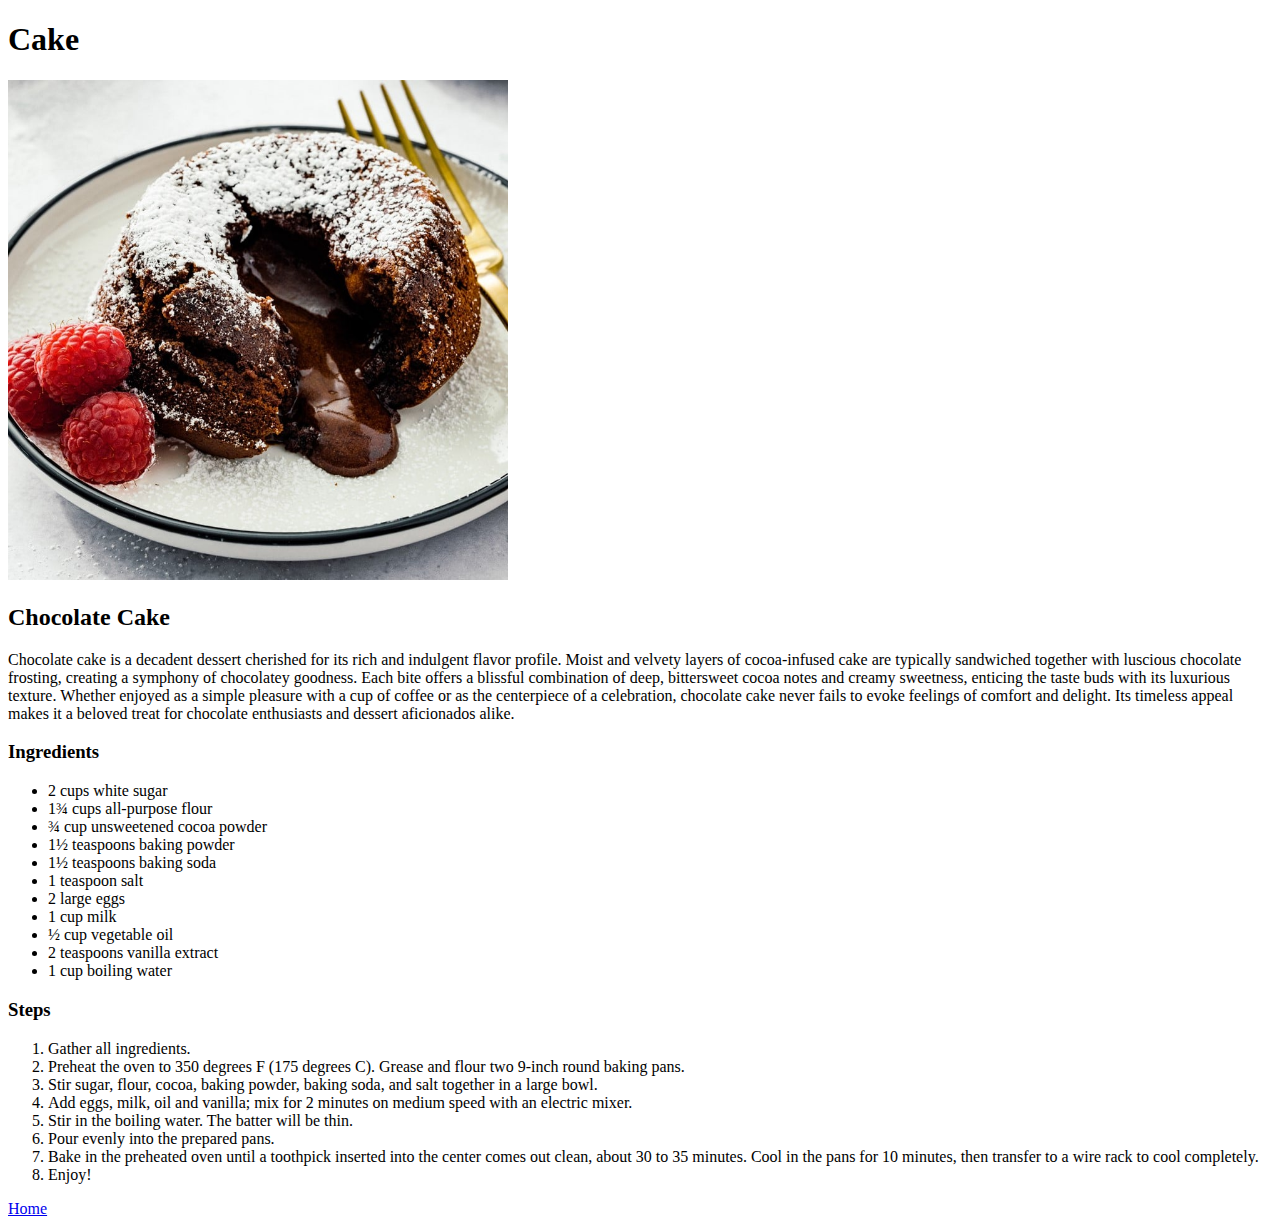
==== recipes/cake.html @ 85ec1596 "Add base HTML site with 3 relative navigation links" ====
<!DOCTYPE html>
<html lang="en">
<head>
    <meta charset="UTF-8">
    <meta name="viewport" content="width=device-width, initial-scale=1.0">
    <title>Cake</title>
</head>

<body>
    <h1>Cake</h1>
    <img src="../images/cake.jpg" alt="chocolate cake" height="500" width="500">
    <h2>Chocolate Cake</h2>
    <p>
        Chocolate cake is a decadent dessert cherished for its rich and indulgent flavor profile. Moist and velvety layers of cocoa-infused cake are typically sandwiched together with luscious chocolate frosting, creating a symphony of chocolatey goodness. Each bite offers a blissful combination of deep, bittersweet cocoa notes and creamy sweetness, enticing the taste buds with its luxurious texture. Whether enjoyed as a simple pleasure with a cup of coffee or as the centerpiece of a celebration, chocolate cake never fails to evoke feelings of comfort and delight. Its timeless appeal makes it a beloved treat for chocolate enthusiasts and dessert aficionados alike.
    </p>
    <h3>Ingredients</h3>
    <ul>
        <li>2 cups white sugar</li>
        <li>1¾ cups all-purpose flour</li>
        <li>¾ cup unsweetened cocoa powder</li>
        <li>1½ teaspoons baking powder</li>
        <li>1½ teaspoons baking soda</li>
        <li>1 teaspoon salt</li>
        <li>2 large eggs</li>
        <li>1 cup milk</li>
        <li>½ cup vegetable oil</li>
        <li>2 teaspoons vanilla extract</li>
        <li>1 cup boiling water</li>
    </ul>
    <h3>Steps</h3>
    <ol>
        <li>Gather all ingredients.</li>
        <li>Preheat the oven to 350 degrees F (175 degrees C). Grease and flour two 9-inch round baking pans.</li>
        <li>Stir sugar, flour, cocoa, baking powder, baking soda, and salt together in a large bowl.</li>
        <li>Add eggs, milk, oil and vanilla; mix for 2 minutes on medium speed with an electric mixer.</li>
        <li>Stir in the boiling water. The batter will be thin.</li>
        <li>Pour evenly into the prepared pans.</li>
        <li>Bake in the preheated oven until a toothpick inserted into the center comes out clean, about 30 to 35 minutes. Cool in the pans for 10 minutes, then transfer to a wire rack to cool completely.
        </li>
        <li>Enjoy!</li>
    </ol>

    <a href="../index.html">Home</a>
</body>
</html>
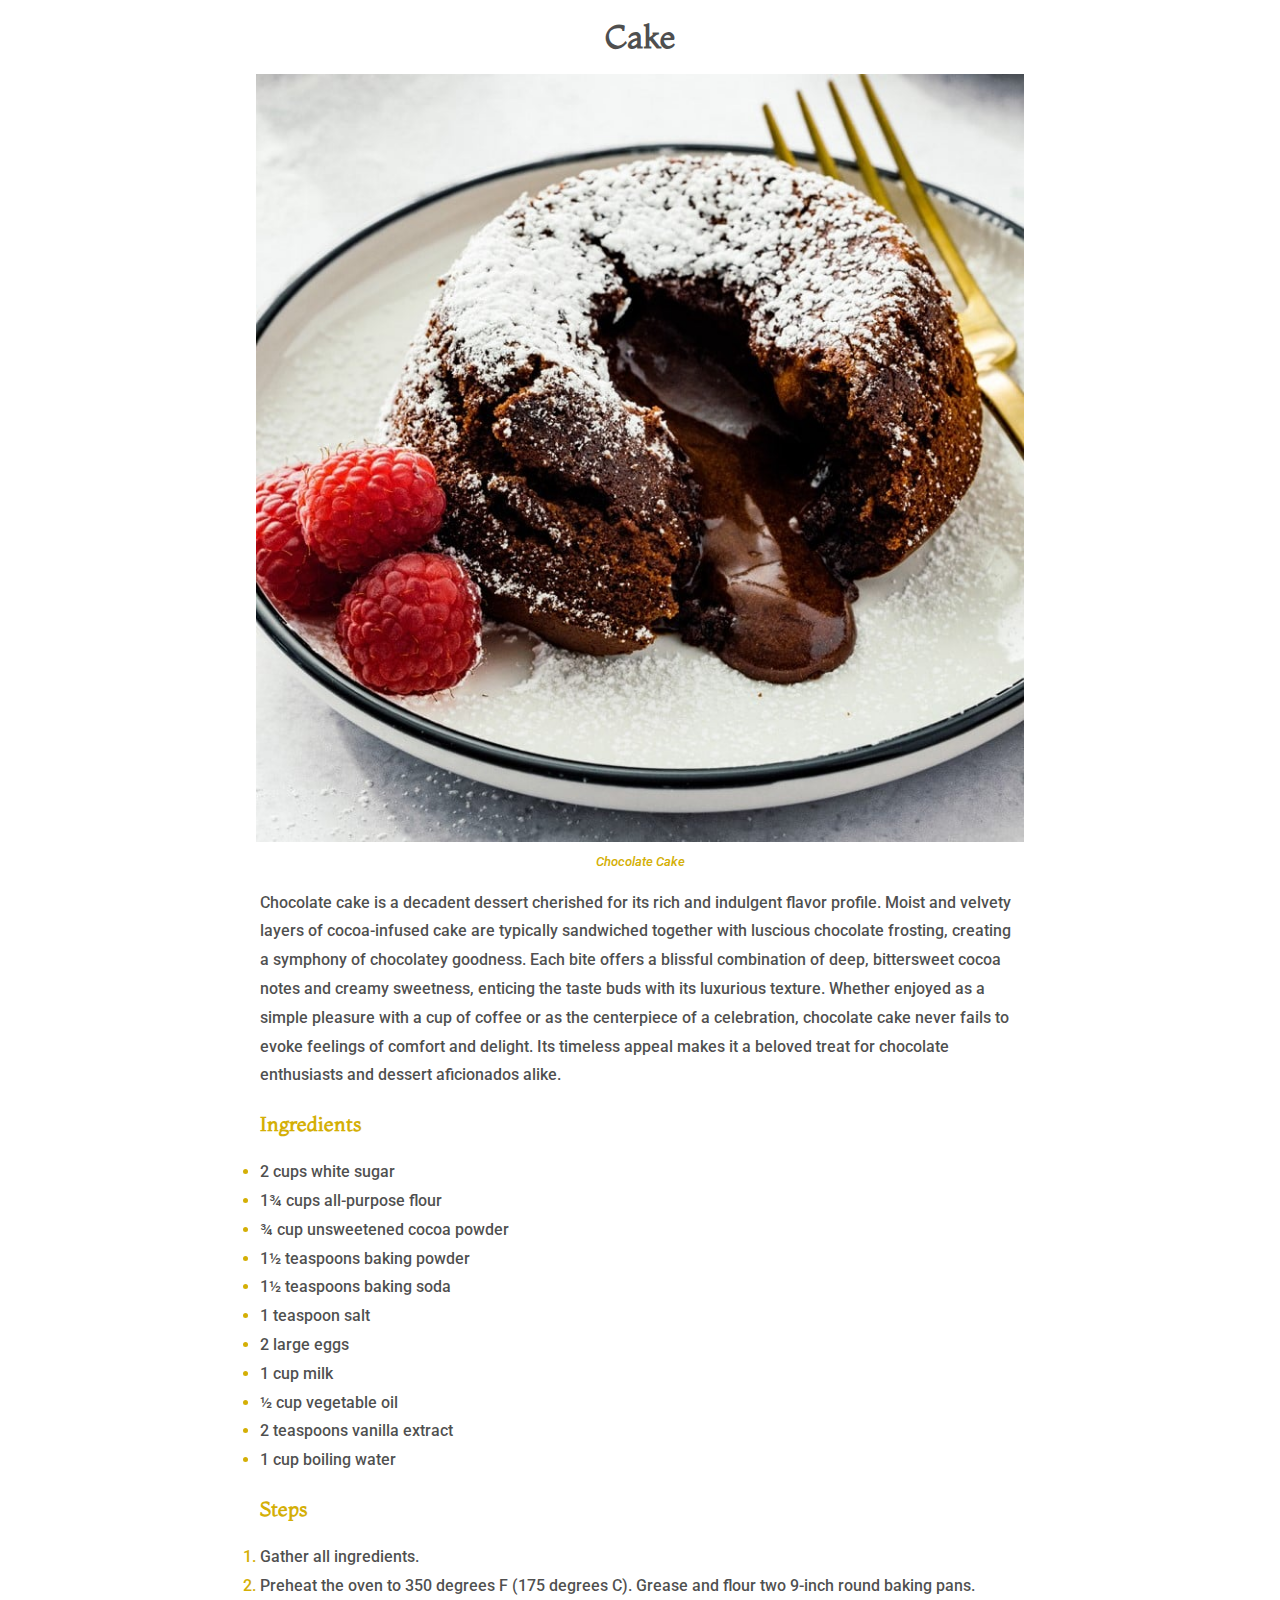
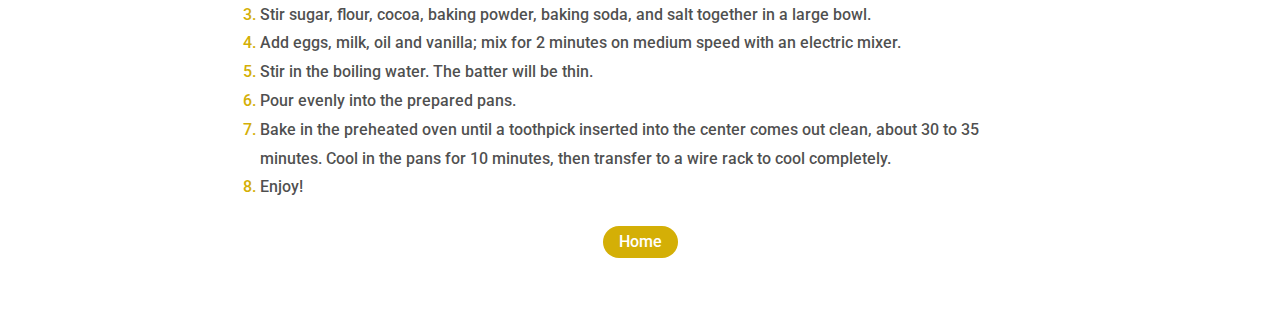
==== commit 16c4b976: "Modify distinct recipe site" ====
--- a/recipes/cake.html
+++ b/recipes/cake.html
@@ -3,43 +3,57 @@
 <head>
     <meta charset="UTF-8">
     <meta name="viewport" content="width=device-width, initial-scale=1.0">
+
     <title>Cake</title>
+    <link rel="stylesheet" href="../styles.css">
 </head>
 
 <body>
-    <h1>Cake</h1>
-    <img src="../images/cake.jpg" alt="chocolate cake" height="500" width="500">
-    <h2>Chocolate Cake</h2>
-    <p>
-        Chocolate cake is a decadent dessert cherished for its rich and indulgent flavor profile. Moist and velvety layers of cocoa-infused cake are typically sandwiched together with luscious chocolate frosting, creating a symphony of chocolatey goodness. Each bite offers a blissful combination of deep, bittersweet cocoa notes and creamy sweetness, enticing the taste buds with its luxurious texture. Whether enjoyed as a simple pleasure with a cup of coffee or as the centerpiece of a celebration, chocolate cake never fails to evoke feelings of comfort and delight. Its timeless appeal makes it a beloved treat for chocolate enthusiasts and dessert aficionados alike.
-    </p>
-    <h3>Ingredients</h3>
-    <ul>
-        <li>2 cups white sugar</li>
-        <li>1¾ cups all-purpose flour</li>
-        <li>¾ cup unsweetened cocoa powder</li>
-        <li>1½ teaspoons baking powder</li>
-        <li>1½ teaspoons baking soda</li>
-        <li>1 teaspoon salt</li>
-        <li>2 large eggs</li>
-        <li>1 cup milk</li>
-        <li>½ cup vegetable oil</li>
-        <li>2 teaspoons vanilla extract</li>
-        <li>1 cup boiling water</li>
-    </ul>
-    <h3>Steps</h3>
-    <ol>
-        <li>Gather all ingredients.</li>
-        <li>Preheat the oven to 350 degrees F (175 degrees C). Grease and flour two 9-inch round baking pans.</li>
-        <li>Stir sugar, flour, cocoa, baking powder, baking soda, and salt together in a large bowl.</li>
-        <li>Add eggs, milk, oil and vanilla; mix for 2 minutes on medium speed with an electric mixer.</li>
-        <li>Stir in the boiling water. The batter will be thin.</li>
-        <li>Pour evenly into the prepared pans.</li>
-        <li>Bake in the preheated oven until a toothpick inserted into the center comes out clean, about 30 to 35 minutes. Cool in the pans for 10 minutes, then transfer to a wire rack to cool completely.
-        </li>
-        <li>Enjoy!</li>
-    </ol>
+    <header><h1 class="heading">Cake</h1></header>
 
-    <a href="../index.html">Home</a>
+    <section class="hero">
+        <figure>
+            <img src="../images/cake.jpg" alt="chocolate cake">
+            <figcaption class="img--title">Chocolate Cake</figcaption>
+        </figure>
+    </section>
+
+    <main>
+        <p class="img--title-description">
+            Chocolate cake is a decadent dessert cherished for its rich and indulgent flavor profile. Moist and velvety layers of cocoa-infused cake are typically sandwiched together with luscious chocolate frosting, creating a symphony of chocolatey goodness. Each bite offers a blissful combination of deep, bittersweet cocoa notes and creamy sweetness, enticing the taste buds with its luxurious texture. Whether enjoyed as a simple pleasure with a cup of coffee or as the centerpiece of a celebration, chocolate cake never fails to evoke feelings of comfort and delight. Its timeless appeal makes it a beloved treat for chocolate enthusiasts and dessert aficionados alike.
+        </p>
+        <h3 class="ingredients--heading">Ingredients</h3>
+        <ul class="ingredients--list">
+            <li class="ingredients--list-item">2 cups white sugar</li>
+            <li class="ingredients--list-item">1¾ cups all-purpose flour</li>
+            <li class="ingredients--list-item">¾ cup unsweetened cocoa powder</li>
+            <li class="ingredients--list-item">1½ teaspoons baking powder</li>
+            <li class="ingredients--list-item">1½ teaspoons baking soda</li>
+            <li class="ingredients--list-item">1 teaspoon salt</li>
+            <li class="ingredients--list-item">2 large eggs</li>
+            <li class="ingredients--list-item">1 cup milk</li>
+            <li class="ingredients--list-item">½ cup vegetable oil</li>
+            <li class="ingredients--list-item">2 teaspoons vanilla extract</li>
+            <li class="ingredients--list-item">1 cup boiling water</li>
+        </ul>
+        <h3 class="steps--heading">Steps</h3>
+        <ol class="steps--list">
+            <li class="steps--list-item">Gather all ingredients.</li>
+            <li class="steps--list-item">Preheat the oven to 350 degrees F (175 degrees C). Grease and flour two 9-inch round baking pans.</li>
+            <li class="steps--list-item">Stir sugar, flour, cocoa, baking powder, baking soda, and salt together in a large bowl.</li>
+            <li class="steps--list-item">Add eggs, milk, oil and vanilla; mix for 2 minutes on medium speed with an electric mixer.</li>
+            <li class="steps--list-item">Stir in the boiling water. The batter will be thin.</li>
+            <li class="steps--list-item">Pour evenly into the prepared pans.</li>
+            <li class="steps--list-item">Bake in the preheated oven until a toothpick inserted into the center comes out clean, about 30 to 35 minutes. Cool in the pans for 10 minutes, then transfer to a wire rack to cool completely.
+            </li>
+            <li class="steps--list-item">Enjoy!</li>
+        </ol>
+    </main>
+
+    <footer class="footer">
+        <a href="../index.html" class="like-a-btn">
+             <span>Home</span>
+        </a>
+    </footer>
 </body>
 </html>--- a/styles.css
+++ b/styles.css
@@ -0,0 +1,141 @@
+
+@import url('https://fonts.googleapis.com/css2?family=Roboto:ital,wght@0,100;0,300;0,400;0,500;0,700;0,900;1,100;1,300;1,400;1,500;1,700;1,900&display=swap');
+
+@import url('https://fonts.googleapis.com/css2?family=Montaga&family=Playfair+Display:ital,wght@0,400..900;1,400..900&display=swap');
+
+/* || RESET */
+*,
+*::before,
+*::after {
+    margin: 0;
+    padding: 0;
+    box-sizing: border-box;
+    font: inherit;
+}
+
+img {
+    max-width: 100%;
+    height: auto;
+    display: block;
+    margin: 0 auto;
+}
+
+/* || VARIABLES */
+:root {
+    --font-family-serif: "Montaga", serif;
+    --font-family-sans-serif: "Roboto", sans-serif;
+    --font-size-sm: 1rem;
+    --font-size-md: 1.25rem;
+    --font-size-lg: 2rem;
+    --font-weight-reg: 500;
+    --font-weight-bold: 900;
+    
+    --color: rgba(0, 0, 0, 0.7);
+    --heading-color: rgb(212, 175, 6);
+
+    --padding-sm: 0.5rem 0.25rem;
+}
+
+/* || GENERAL STYLES */
+body {
+    font-family: var(--font-family-sans-serif);
+    font-size: var(--font-size-sm);
+    font-weight: var(--font-weight-reg);
+    color: var(--color);
+    margin: 2rem 1.5rem 4rem;
+    line-height: 1.8;
+    overflow-x: hidden;
+    max-width: 100%;
+}
+
+    /* header */
+.heading {
+    font-family: var(--font-family-serif);
+    font-size: var(--font-size-lg);
+    font-weight: var(--font-weight-bold);
+    text-align: center;
+    padding: var(--padding-sm);
+}    
+
+    /* hero */
+.img--title {
+    font-size: 0.8rem;
+    font-style: italic;
+    color: var(--heading-color);
+    text-align: center;
+    padding: var(--padding-sm);
+}
+
+    /* main */
+.recipe--sub-heading {
+    font-size: var(--font-size-md);
+    text-align: center;
+}
+
+.recipe--list {
+    list-style-type: none;
+    display: flex;
+    justify-content: space-evenly;
+    margin-top: 2rem;
+}
+
+.img--title-description,
+.ingredients--heading,
+.ingredients--sub-heading,
+.ingredients--list,
+.steps--heading,
+.steps--list {
+    padding: var(--padding-sm);
+}
+
+.ingredients--sub-heading {
+    font-weight: var(--font-weight-bold);
+}
+
+.ingredients--list-item::marker,
+.steps--list-item::marker {
+    color: var(--heading-color);
+}
+
+.ingredients--heading,
+.steps--heading {
+    font-family: var(--font-family-serif);
+    font-size: var(--font-size-md);
+    font-weight: var(--font-weight-bold);
+    color: var(--heading-color);
+}
+
+    /* footer */
+.footer {
+    text-align: center;
+    margin-top: 1rem;
+}   
+
+.like-a-btn {
+    display: inline-block;
+    background-color: var(--heading-color);
+    color: rgb(255, 255, 255);
+    text-decoration: none;
+    padding: 0.5rem 1rem;
+    line-height: 1;
+    border-radius: 100vw;
+} 
+
+.like-a-btn:hover,
+.like-a-btn:focus-visible {
+    background-color: rgb(245, 201, 6);
+}
+
+@media screen and (min-width: 48rem) {
+    body {
+        background-color: rgb(255, 255, 255);
+        margin: 0 20%;
+    }
+
+    .footer {
+        margin-bottom: 4rem;
+    }
+}
+
+
+
